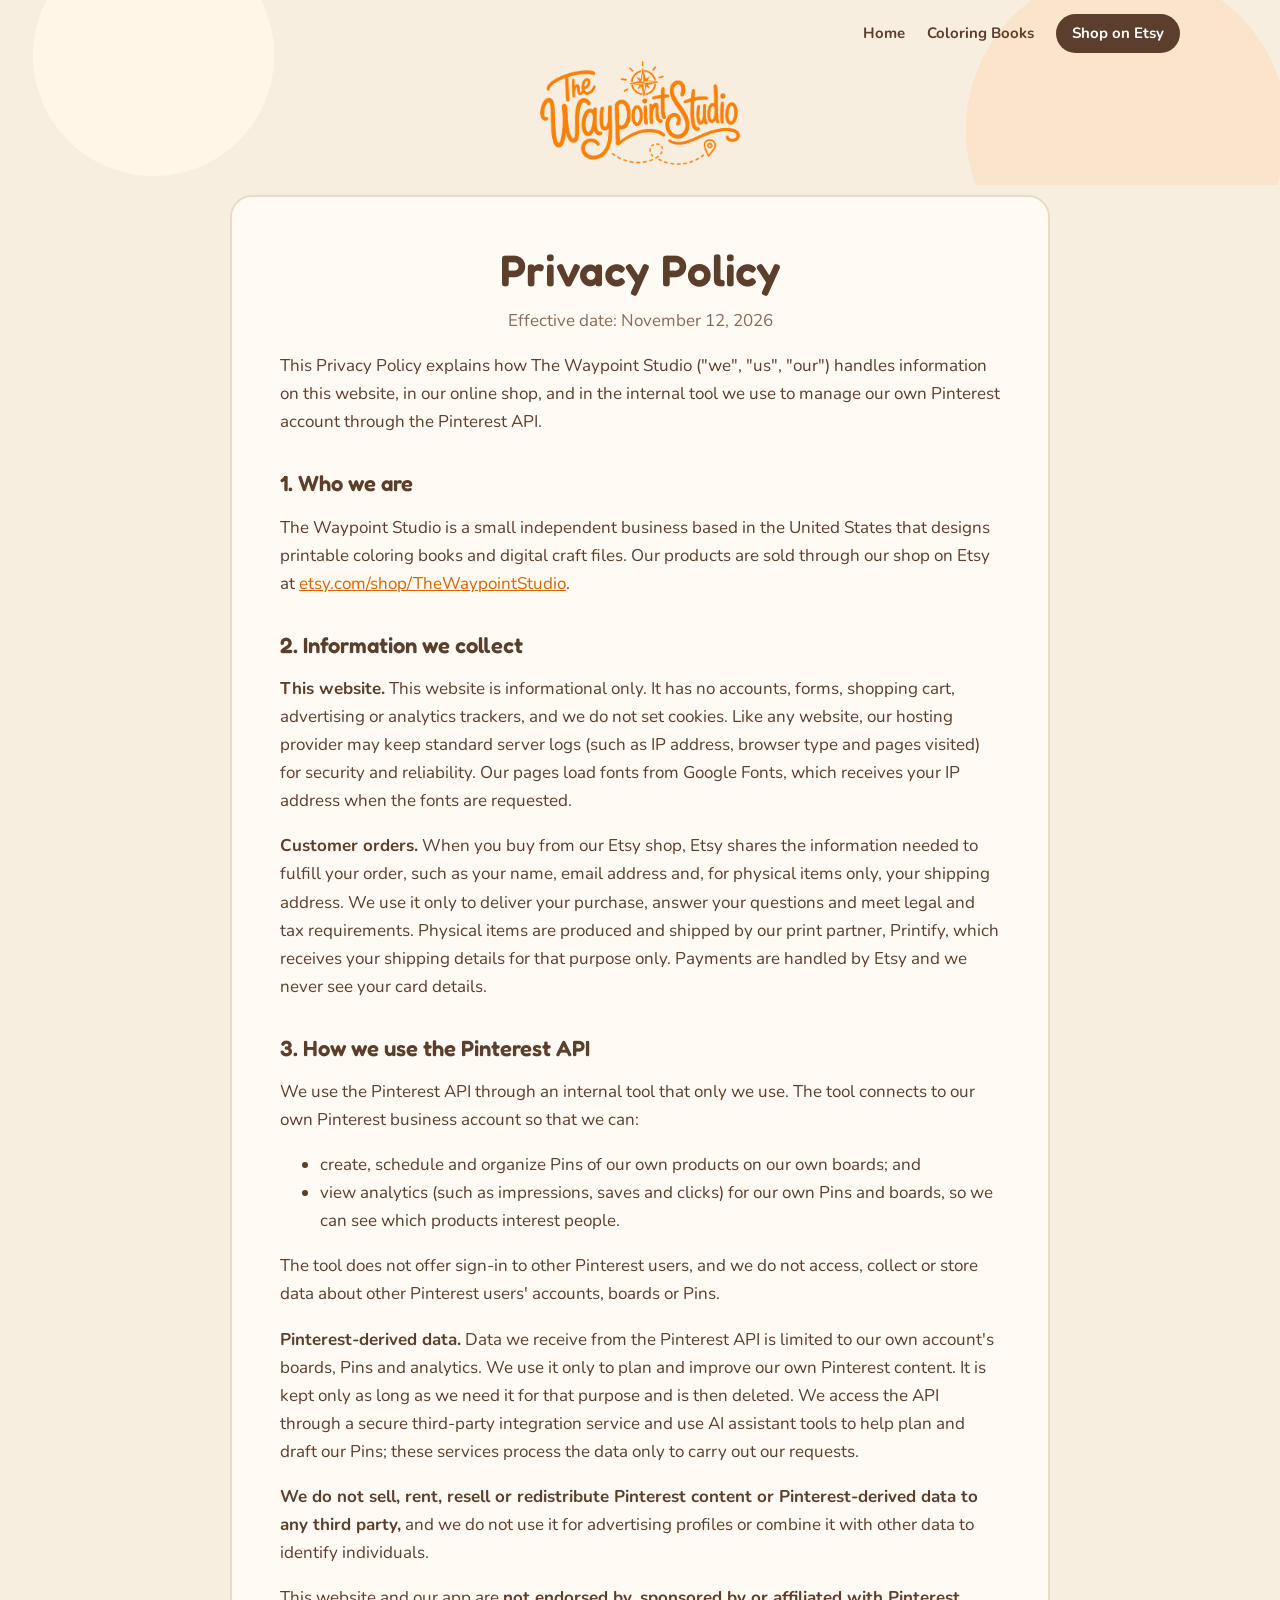
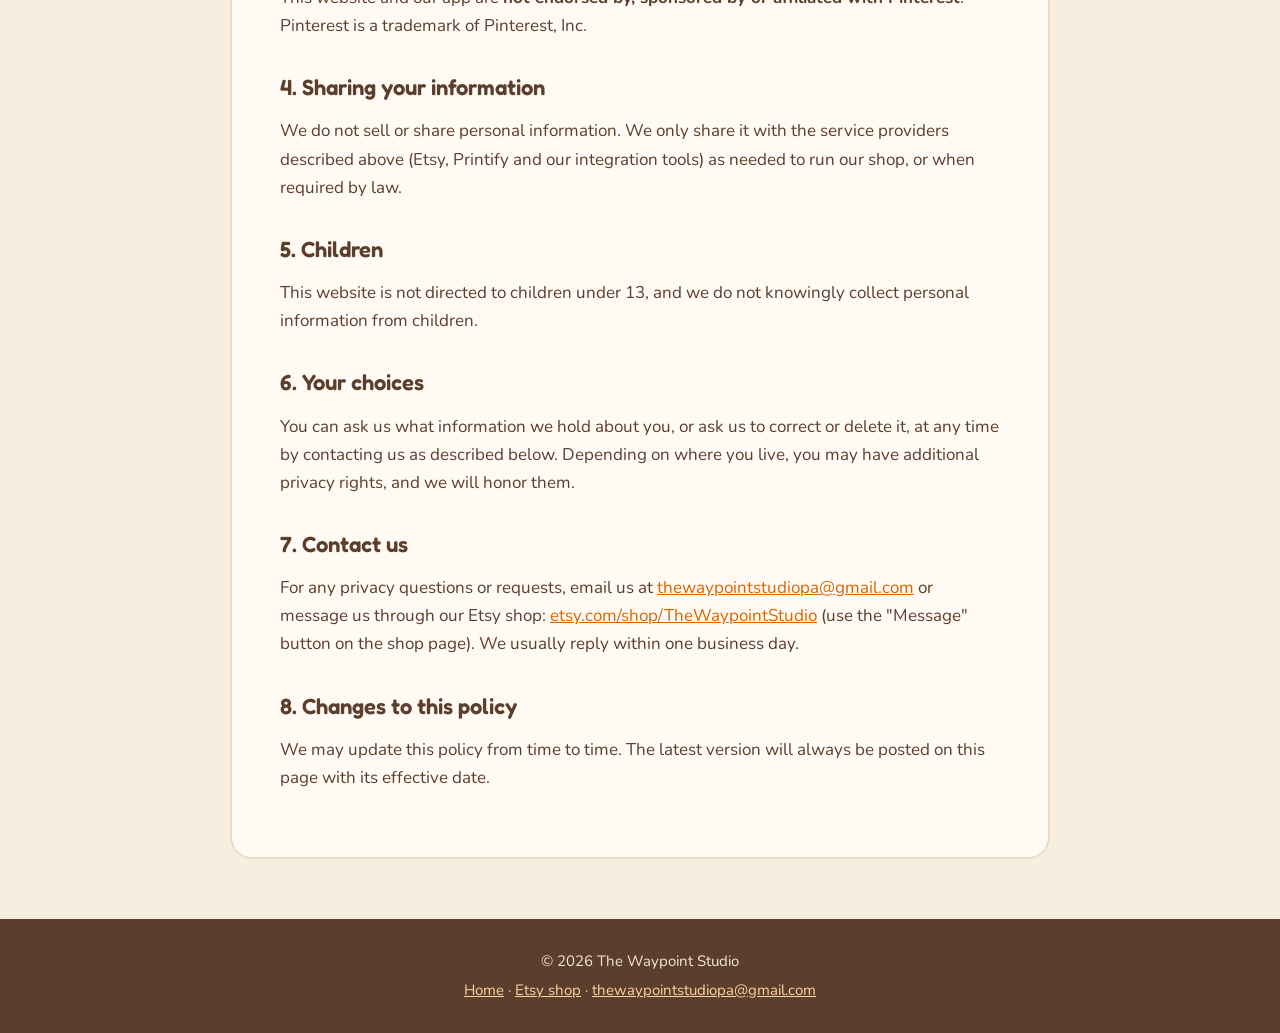
==== privacy.html @ 1e3adf5b "Add files via upload" ====
<!doctype html>
<html lang="en">
<head>
<meta charset="utf-8">
<meta name="viewport" content="width=device-width, initial-scale=1">
<title>Privacy Policy | The Waypoint Studio</title>
<meta name="description" content="Privacy Policy for The Waypoint Studio website, shop and Pinterest integration.">
<link rel="icon" href="images/logo.png">
<link rel="preconnect" href="https://fonts.googleapis.com">
<link rel="preconnect" href="https://fonts.gstatic.com" crossorigin>
<link href="https://fonts.googleapis.com/css2?family=Fredoka:wght@500;600;700&family=Nunito:wght@400;600;700&display=swap" rel="stylesheet">
<link rel="stylesheet" href="style.css">
</head>
<body>
<header class="top" style="padding-bottom:20px">
  <nav class="nav wrap">
    <a href="index.html">Home</a>
    <a href="index.html#books">Coloring Books</a>
    <a class="pill" href="https://www.etsy.com/shop/TheWaypointStudio">Shop on Etsy</a>
  </nav>
  <a href="index.html"><img class="small-logo" src="images/logo.png" alt="The Waypoint Studio" width="529" height="275"></a>
</header>

<main class="wrap">
<article class="doc">
<h1>Privacy Policy</h1>
<p class="date">Effective date: November 12, 2026</p>

<p>This Privacy Policy explains how The Waypoint Studio ("we", "us", "our") handles information on this website, in our online shop, and in the internal tool we use to manage our own Pinterest account through the Pinterest API.</p>

<h2>1. Who we are</h2>
<p>The Waypoint Studio is a small independent business based in the United States that designs printable coloring books and digital craft files. Our products are sold through our shop on Etsy at <a href="https://www.etsy.com/shop/TheWaypointStudio">etsy.com/shop/TheWaypointStudio</a>.</p>

<h2>2. Information we collect</h2>
<p><strong>This website.</strong> This website is informational only. It has no accounts, forms, shopping cart, advertising or analytics trackers, and we do not set cookies. Like any website, our hosting provider may keep standard server logs (such as IP address, browser type and pages visited) for security and reliability. Our pages load fonts from Google Fonts, which receives your IP address when the fonts are requested.</p>
<p><strong>Customer orders.</strong> When you buy from our Etsy shop, Etsy shares the information needed to fulfill your order, such as your name, email address and, for physical items only, your shipping address. We use it only to deliver your purchase, answer your questions and meet legal and tax requirements. Physical items are produced and shipped by our print partner, Printify, which receives your shipping details for that purpose only. Payments are handled by Etsy and we never see your card details.</p>

<h2>3. How we use the Pinterest API</h2>
<p>We use the Pinterest API through an internal tool that only we use. The tool connects to our own Pinterest business account so that we can:</p>
<ul>
  <li>create, schedule and organize Pins of our own products on our own boards; and</li>
  <li>view analytics (such as impressions, saves and clicks) for our own Pins and boards, so we can see which products interest people.</li>
</ul>
<p>The tool does not offer sign-in to other Pinterest users, and we do not access, collect or store data about other Pinterest users' accounts, boards or Pins.</p>
<p><strong>Pinterest-derived data.</strong> Data we receive from the Pinterest API is limited to our own account's boards, Pins and analytics. We use it only to plan and improve our own Pinterest content. It is kept only as long as we need it for that purpose and is then deleted. We access the API through a secure third-party integration service and use AI assistant tools to help plan and draft our Pins; these services process the data only to carry out our requests.</p>
<p><strong>We do not sell, rent, resell or redistribute Pinterest content or Pinterest-derived data to any third party,</strong> and we do not use it for advertising profiles or combine it with other data to identify individuals.</p>
<p>This website and our app are <strong>not endorsed by, sponsored by or affiliated with Pinterest</strong>. Pinterest is a trademark of Pinterest, Inc.</p>

<h2>4. Sharing your information</h2>
<p>We do not sell or share personal information. We only share it with the service providers described above (Etsy, Printify and our integration tools) as needed to run our shop, or when required by law.</p>

<h2>5. Children</h2>
<p>This website is not directed to children under 13, and we do not knowingly collect personal information from children.</p>

<h2>6. Your choices</h2>
<p>You can ask us what information we hold about you, or ask us to correct or delete it, at any time by contacting us as described below. Depending on where you live, you may have additional privacy rights, and we will honor them.</p>

<h2 id="contact">7. Contact us</h2>
<p>For any privacy questions or requests, email us at <a href="mailto:thewaypointstudiopa@gmail.com">thewaypointstudiopa@gmail.com</a> or message us through our Etsy shop: <a href="https://www.etsy.com/shop/TheWaypointStudio">etsy.com/shop/TheWaypointStudio</a> (use the "Message" button on the shop page). We usually reply within one business day.</p>

<h2>8. Changes to this policy</h2>
<p>We may update this policy from time to time. The latest version will always be posted on this page with its effective date.</p>
</article>
</main>

<footer class="foot">
  <div class="wrap">
    <p>© 2026 The Waypoint Studio</p>
    <p><a href="index.html">Home</a> · <a href="https://www.etsy.com/shop/TheWaypointStudio">Etsy shop</a> · <a href="mailto:thewaypointstudiopa@gmail.com">thewaypointstudiopa@gmail.com</a></p>
  </div>
</footer>
</body>
</html>
---- style.css ----
:root{
  --cream:#F7EEE0; --paper:#FFFBF4; --orange:#FC7F06; --orange-d:#D96500;
  --brown:#5C3E2D; --brown-l:#8A6B58; --sage:#7F9B7A; --line:#EADBC6;
}
*{box-sizing:border-box}
html{scroll-behavior:smooth}
body{margin:0;background:var(--cream);color:var(--brown);font:17px/1.65 "Nunito",system-ui,sans-serif}
img{max-width:100%;height:auto;display:block}
a{color:var(--orange-d)}
.wrap{width:min(1080px,100% - 32px);margin-inline:auto}
h1,h2,h3{font-family:"Fredoka",system-ui,sans-serif;line-height:1.15;margin:0 0 .4em;color:var(--brown)}
h1{font-size:clamp(28px,5vw,44px);font-weight:600}
h2{font-size:clamp(26px,4vw,36px);font-weight:600;text-align:center}
h3{font-size:20px;font-weight:600}

.top{padding:14px 0 56px;background:
  radial-gradient(circle at 12% 30%,#fff6e8 0 120px,transparent 121px),
  radial-gradient(circle at 88% 70%,#fbe4cc 0 160px,transparent 161px),var(--cream)}
.nav{display:flex;justify-content:flex-end;align-items:center;gap:22px;font-weight:700;font-size:15px}
.nav a{color:var(--brown);text-decoration:none}
.nav a:hover{color:var(--orange-d)}
.nav .pill{background:var(--brown);color:#fff;padding:7px 16px;border-radius:99px}
.nav .pill:hover{background:var(--orange-d);color:#fff}
.hero{text-align:center;padding-top:24px}
.logo{width:min(420px,80%);margin:0 auto 18px}
.lede{max-width:600px;margin:0 auto 26px;color:var(--brown-l);font-size:18px}
.btn{display:inline-block;background:var(--orange);color:#fff;font-family:"Fredoka",sans-serif;font-weight:600;
  font-size:19px;padding:13px 30px;border-radius:99px;text-decoration:none;box-shadow:0 4px 0 var(--orange-d);transition:transform .12s}
.btn:hover{transform:translateY(-2px)}

.perks{display:grid;grid-template-columns:repeat(3,1fr);gap:18px;margin-top:-28px;position:relative}
.perk{background:var(--paper);border:2px solid var(--line);border-radius:20px;padding:22px 22px 18px}
.perk .ico{font-size:28px}
.perk p{margin:0;color:var(--brown-l);font-size:15.5px}

#books{padding:70px 0 30px}
.sub{text-align:center;color:var(--brown-l);margin:0 0 30px}
.grid{display:grid;grid-template-columns:repeat(3,1fr);gap:20px}
.card{background:var(--paper);border:2px solid var(--line);border-radius:18px;overflow:hidden;text-decoration:none;color:var(--brown);transition:transform .15s,box-shadow .15s}
.card:hover{transform:translateY(-3px);box-shadow:0 10px 24px rgba(92,62,45,.12)}
.card span{display:block;padding:12px 16px 16px;font-size:15px;color:var(--brown-l)}
.card b{display:block;font-family:"Fredoka",sans-serif;font-weight:600;font-size:19px;color:var(--brown)}

.about{max-width:760px;text-align:center;padding:50px 0 70px}
.about p{color:var(--brown-l)}

.foot{background:var(--brown);color:#f3e6d6;padding:26px 0;font-size:15px;text-align:center}
.foot p{margin:4px 0}
.foot a{color:#ffd2a3}

/* privacy page */
.doc{background:var(--paper);border:2px solid var(--line);border-radius:22px;padding:clamp(22px,5vw,48px);margin:10px auto 60px;max-width:820px}
.doc h1{text-align:center}
.doc h2{text-align:left;font-size:22px;margin-top:1.6em}
.doc p,.doc li{color:var(--brown)}
.doc .date{text-align:center;color:var(--brown-l);margin-top:-6px}
.small-logo{width:200px;margin:8px auto 0}

@media (max-width:820px){
  .perks{grid-template-columns:1fr;margin-top:-20px}
  .grid{grid-template-columns:repeat(2,1fr)}
}
@media (max-width:520px){
  .grid{grid-template-columns:1fr}
  .nav{justify-content:center;gap:14px;font-size:14px}
}
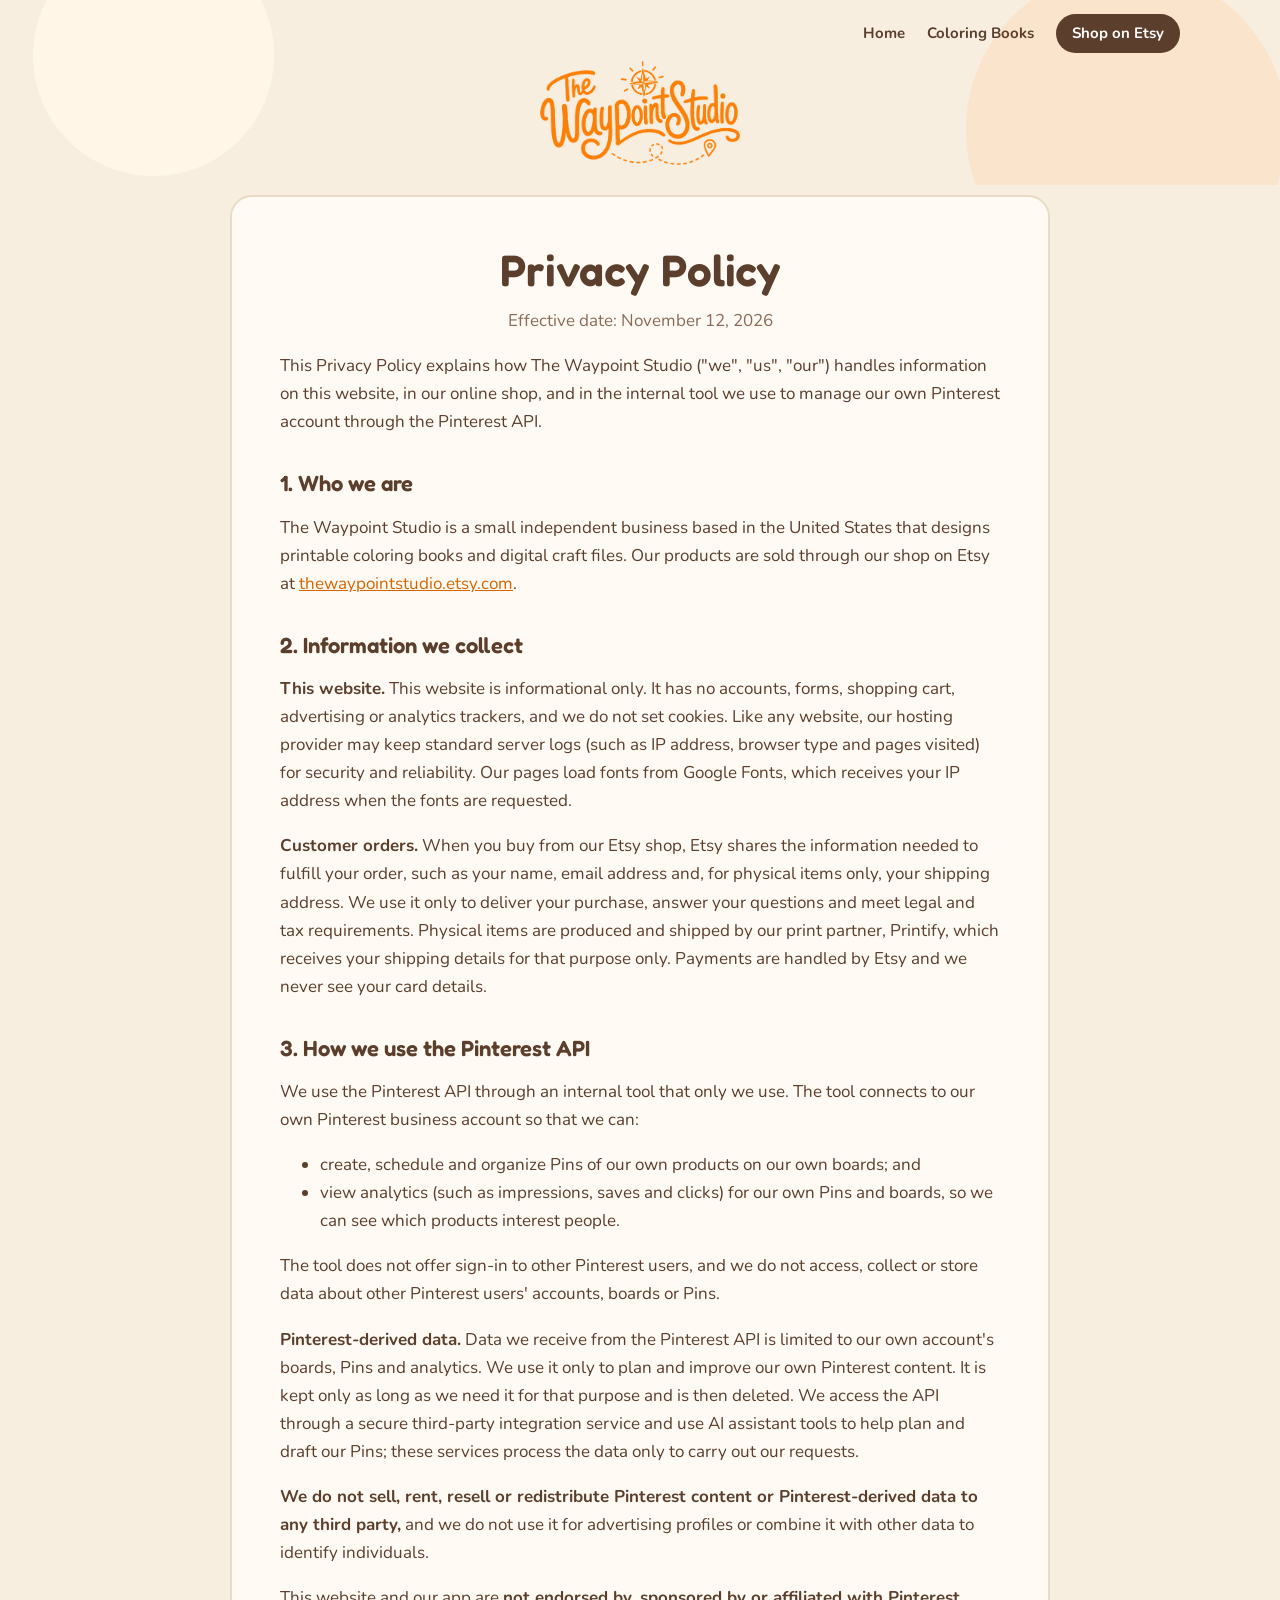
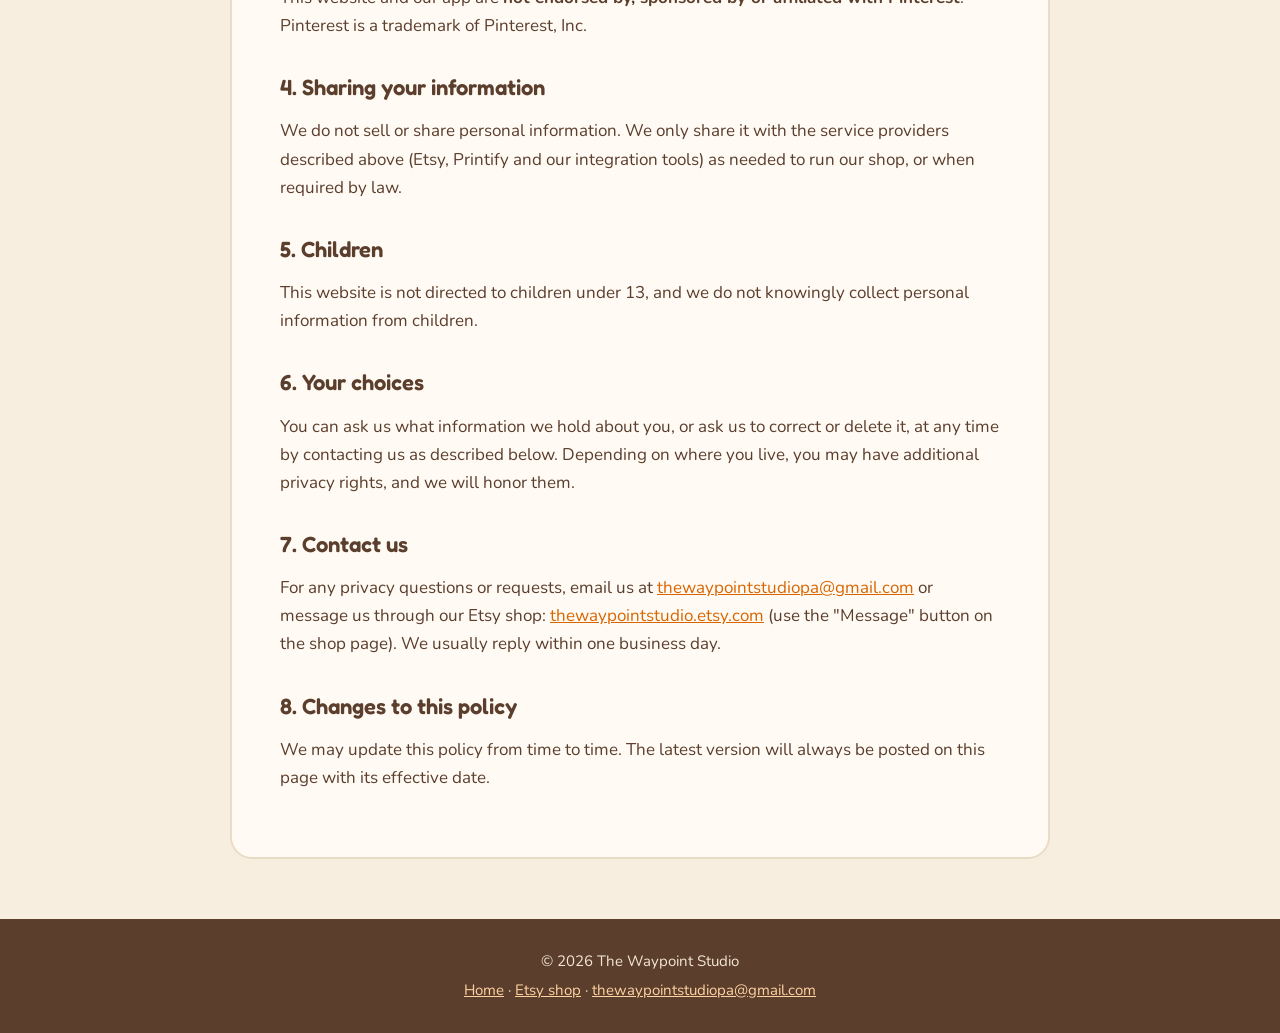
==== commit 50ef7e84: "Add files via upload" ====
--- a/privacy.html
+++ b/privacy.html
@@ -5,6 +5,9 @@
 <meta name="viewport" content="width=device-width, initial-scale=1">
 <title>Privacy Policy | The Waypoint Studio</title>
 <meta name="description" content="Privacy Policy for The Waypoint Studio website, shop and Pinterest integration.">
+<link rel="canonical" href="https://thewaypointstudioshop.com/privacy.html">
+<meta property="og:title" content="Privacy Policy | The Waypoint Studio">
+<meta property="og:image" content="https://thewaypointstudioshop.com/images/social-preview.jpg">
 <link rel="icon" href="images/logo.png">
 <link rel="preconnect" href="https://fonts.googleapis.com">
 <link rel="preconnect" href="https://fonts.gstatic.com" crossorigin>
@@ -16,7 +19,7 @@
   <nav class="nav wrap">
     <a href="index.html">Home</a>
     <a href="index.html#books">Coloring Books</a>
-    <a class="pill" href="https://www.etsy.com/shop/TheWaypointStudio">Shop on Etsy</a>
+    <a class="pill" href="https://thewaypointstudio.etsy.com">Shop on Etsy</a>
   </nav>
   <a href="index.html"><img class="small-logo" src="images/logo.png" alt="The Waypoint Studio" width="529" height="275"></a>
 </header>
@@ -29,7 +32,7 @@
 <p>This Privacy Policy explains how The Waypoint Studio ("we", "us", "our") handles information on this website, in our online shop, and in the internal tool we use to manage our own Pinterest account through the Pinterest API.</p>
 
 <h2>1. Who we are</h2>
-<p>The Waypoint Studio is a small independent business based in the United States that designs printable coloring books and digital craft files. Our products are sold through our shop on Etsy at <a href="https://www.etsy.com/shop/TheWaypointStudio">etsy.com/shop/TheWaypointStudio</a>.</p>
+<p>The Waypoint Studio is a small independent business based in the United States that designs printable coloring books and digital craft files. Our products are sold through our shop on Etsy at <a href="https://thewaypointstudio.etsy.com">thewaypointstudio.etsy.com</a>.</p>
 
 <h2>2. Information we collect</h2>
 <p><strong>This website.</strong> This website is informational only. It has no accounts, forms, shopping cart, advertising or analytics trackers, and we do not set cookies. Like any website, our hosting provider may keep standard server logs (such as IP address, browser type and pages visited) for security and reliability. Our pages load fonts from Google Fonts, which receives your IP address when the fonts are requested.</p>
@@ -56,7 +59,7 @@
 <p>You can ask us what information we hold about you, or ask us to correct or delete it, at any time by contacting us as described below. Depending on where you live, you may have additional privacy rights, and we will honor them.</p>
 
 <h2 id="contact">7. Contact us</h2>
-<p>For any privacy questions or requests, email us at <a href="mailto:thewaypointstudiopa@gmail.com">thewaypointstudiopa@gmail.com</a> or message us through our Etsy shop: <a href="https://www.etsy.com/shop/TheWaypointStudio">etsy.com/shop/TheWaypointStudio</a> (use the "Message" button on the shop page). We usually reply within one business day.</p>
+<p>For any privacy questions or requests, email us at <a href="mailto:thewaypointstudiopa@gmail.com">thewaypointstudiopa@gmail.com</a> or message us through our Etsy shop: <a href="https://thewaypointstudio.etsy.com">thewaypointstudio.etsy.com</a> (use the "Message" button on the shop page). We usually reply within one business day.</p>
 
 <h2>8. Changes to this policy</h2>
 <p>We may update this policy from time to time. The latest version will always be posted on this page with its effective date.</p>
@@ -66,7 +69,7 @@
 <footer class="foot">
   <div class="wrap">
     <p>© 2026 The Waypoint Studio</p>
-    <p><a href="index.html">Home</a> · <a href="https://www.etsy.com/shop/TheWaypointStudio">Etsy shop</a> · <a href="mailto:thewaypointstudiopa@gmail.com">thewaypointstudiopa@gmail.com</a></p>
+    <p><a href="index.html">Home</a> · <a href="https://thewaypointstudio.etsy.com">Etsy shop</a> · <a href="mailto:thewaypointstudiopa@gmail.com">thewaypointstudiopa@gmail.com</a></p>
   </div>
 </footer>
 </body>
--- a/style.css
+++ b/style.css
@@ -27,6 +27,10 @@
 .btn{display:inline-block;background:var(--orange);color:#fff;font-family:"Fredoka",sans-serif;font-weight:600;
   font-size:19px;padding:13px 30px;border-radius:99px;text-decoration:none;box-shadow:0 4px 0 var(--orange-d);transition:transform .12s}
 .btn:hover{transform:translateY(-2px)}
+.stars{margin:18px 0 0;font-weight:700;font-size:15px}
+.stars a{color:var(--brown-l);text-decoration:none}
+.stars span{color:#E9A21B;letter-spacing:2px;font-size:18px;margin-right:6px}
+.stars a:hover{color:var(--orange-d)}
 
 .perks{display:grid;grid-template-columns:repeat(3,1fr);gap:18px;margin-top:-28px;position:relative}
 .perk{background:var(--paper);border:2px solid var(--line);border-radius:20px;padding:22px 22px 18px}
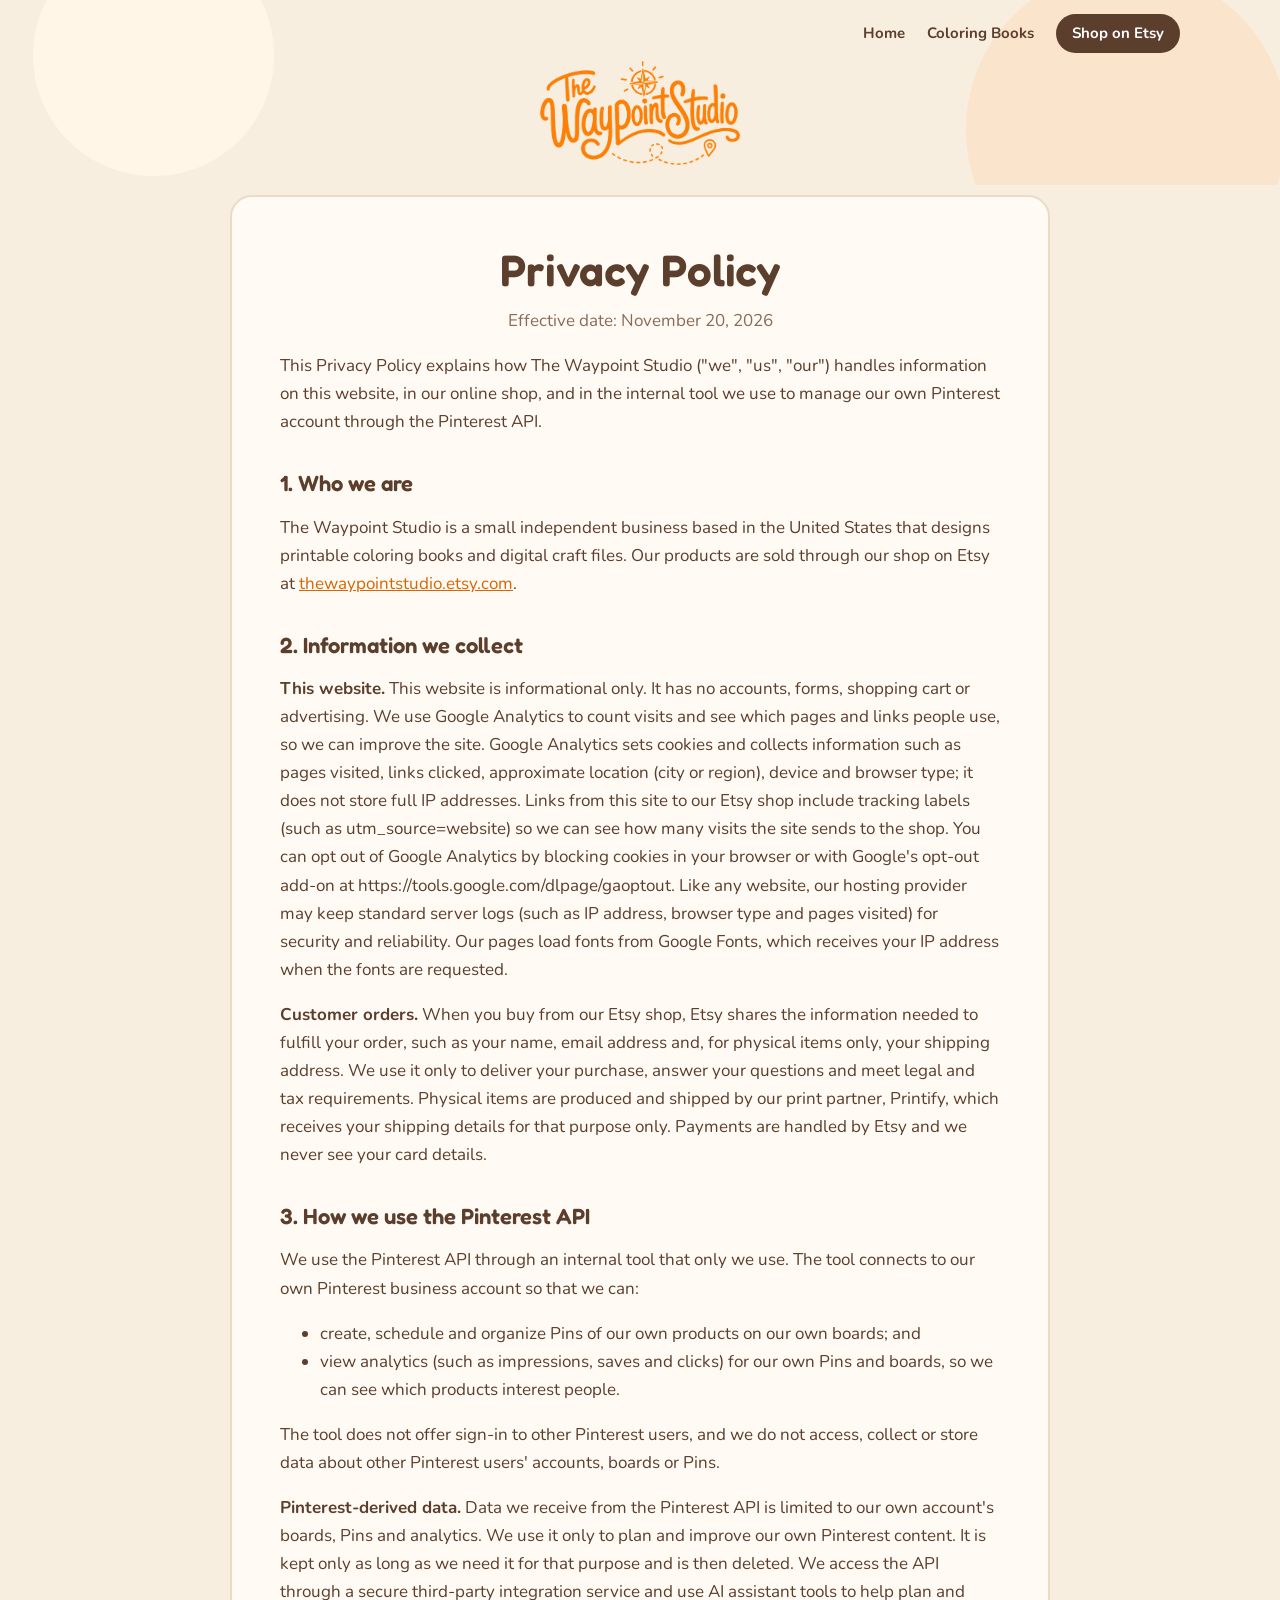
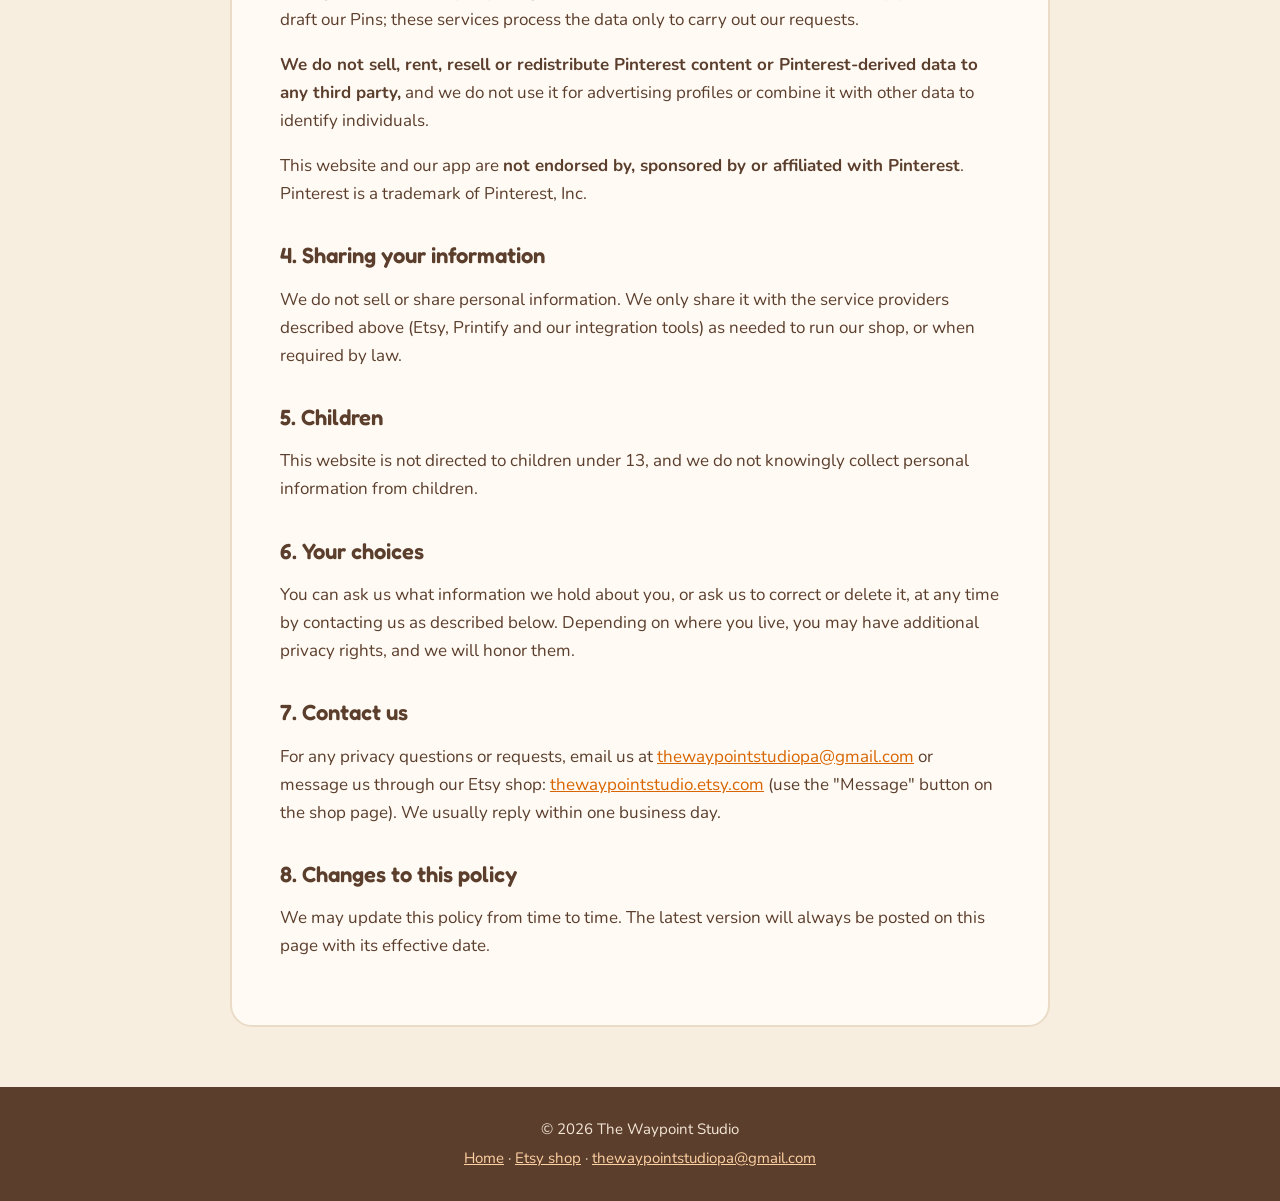
==== commit ba6ec614: "Add files via upload" ====
--- a/privacy.html
+++ b/privacy.html
@@ -13,6 +13,13 @@
 <link rel="preconnect" href="https://fonts.gstatic.com" crossorigin>
 <link href="https://fonts.googleapis.com/css2?family=Fredoka:wght@500;600;700&family=Nunito:wght@400;600;700&display=swap" rel="stylesheet">
 <link rel="stylesheet" href="style.css">
+<script async src="https://www.googletagmanager.com/gtag/js?id=G-XF5XZ13VEH"></script>
+<script>
+  window.dataLayer = window.dataLayer || [];
+  function gtag(){dataLayer.push(arguments);}
+  gtag('js', new Date());
+  gtag('config', 'G-XF5XZ13VEH');
+</script>
 </head>
 <body>
 <header class="top" style="padding-bottom:20px">
@@ -27,7 +34,7 @@
 <main class="wrap">
 <article class="doc">
 <h1>Privacy Policy</h1>
-<p class="date">Effective date: November 12, 2026</p>
+<p class="date">Effective date: November 20, 2026</p>
 
 <p>This Privacy Policy explains how The Waypoint Studio ("we", "us", "our") handles information on this website, in our online shop, and in the internal tool we use to manage our own Pinterest account through the Pinterest API.</p>
 
@@ -35,7 +42,7 @@
 <p>The Waypoint Studio is a small independent business based in the United States that designs printable coloring books and digital craft files. Our products are sold through our shop on Etsy at <a href="https://thewaypointstudio.etsy.com">thewaypointstudio.etsy.com</a>.</p>
 
 <h2>2. Information we collect</h2>
-<p><strong>This website.</strong> This website is informational only. It has no accounts, forms, shopping cart, advertising or analytics trackers, and we do not set cookies. Like any website, our hosting provider may keep standard server logs (such as IP address, browser type and pages visited) for security and reliability. Our pages load fonts from Google Fonts, which receives your IP address when the fonts are requested.</p>
+<p><strong>This website.</strong> This website is informational only. It has no accounts, forms, shopping cart or advertising. We use Google Analytics to count visits and see which pages and links people use, so we can improve the site. Google Analytics sets cookies and collects information such as pages visited, links clicked, approximate location (city or region), device and browser type; it does not store full IP addresses. Links from this site to our Etsy shop include tracking labels (such as utm_source=website) so we can see how many visits the site sends to the shop. You can opt out of Google Analytics by blocking cookies in your browser or with Google&#39;s opt-out add-on at https://tools.google.com/dlpage/gaoptout. Like any website, our hosting provider may keep standard server logs (such as IP address, browser type and pages visited) for security and reliability. Our pages load fonts from Google Fonts, which receives your IP address when the fonts are requested.</p>
 <p><strong>Customer orders.</strong> When you buy from our Etsy shop, Etsy shares the information needed to fulfill your order, such as your name, email address and, for physical items only, your shipping address. We use it only to deliver your purchase, answer your questions and meet legal and tax requirements. Physical items are produced and shipped by our print partner, Printify, which receives your shipping details for that purpose only. Payments are handled by Etsy and we never see your card details.</p>
 
 <h2>3. How we use the Pinterest API</h2>
--- a/style.css
+++ b/style.css
@@ -45,6 +45,13 @@
 .card span{display:block;padding:12px 16px 16px;font-size:15px;color:var(--brown-l)}
 .card b{display:block;font-family:"Fredoka",sans-serif;font-weight:600;font-size:19px;color:var(--brown)}
 
+#svgs{padding:40px 0 30px}
+.card img.sq{display:block;width:100%;aspect-ratio:4/3;object-fit:contain;background:#F5F2EC}
+.chips{display:flex;flex-wrap:wrap;justify-content:center;gap:10px;margin:28px 0 0}
+.chips a{background:var(--paper);border:2px solid var(--line);color:var(--brown);font-weight:700;font-size:15px;padding:8px 16px;border-radius:99px;text-decoration:none}
+.chips a:hover{border-color:var(--orange);color:var(--orange-d)}
+.more{text-align:center;margin:30px 0 0}
+
 .about{max-width:760px;text-align:center;padding:50px 0 70px}
 .about p{color:var(--brown-l)}
 
